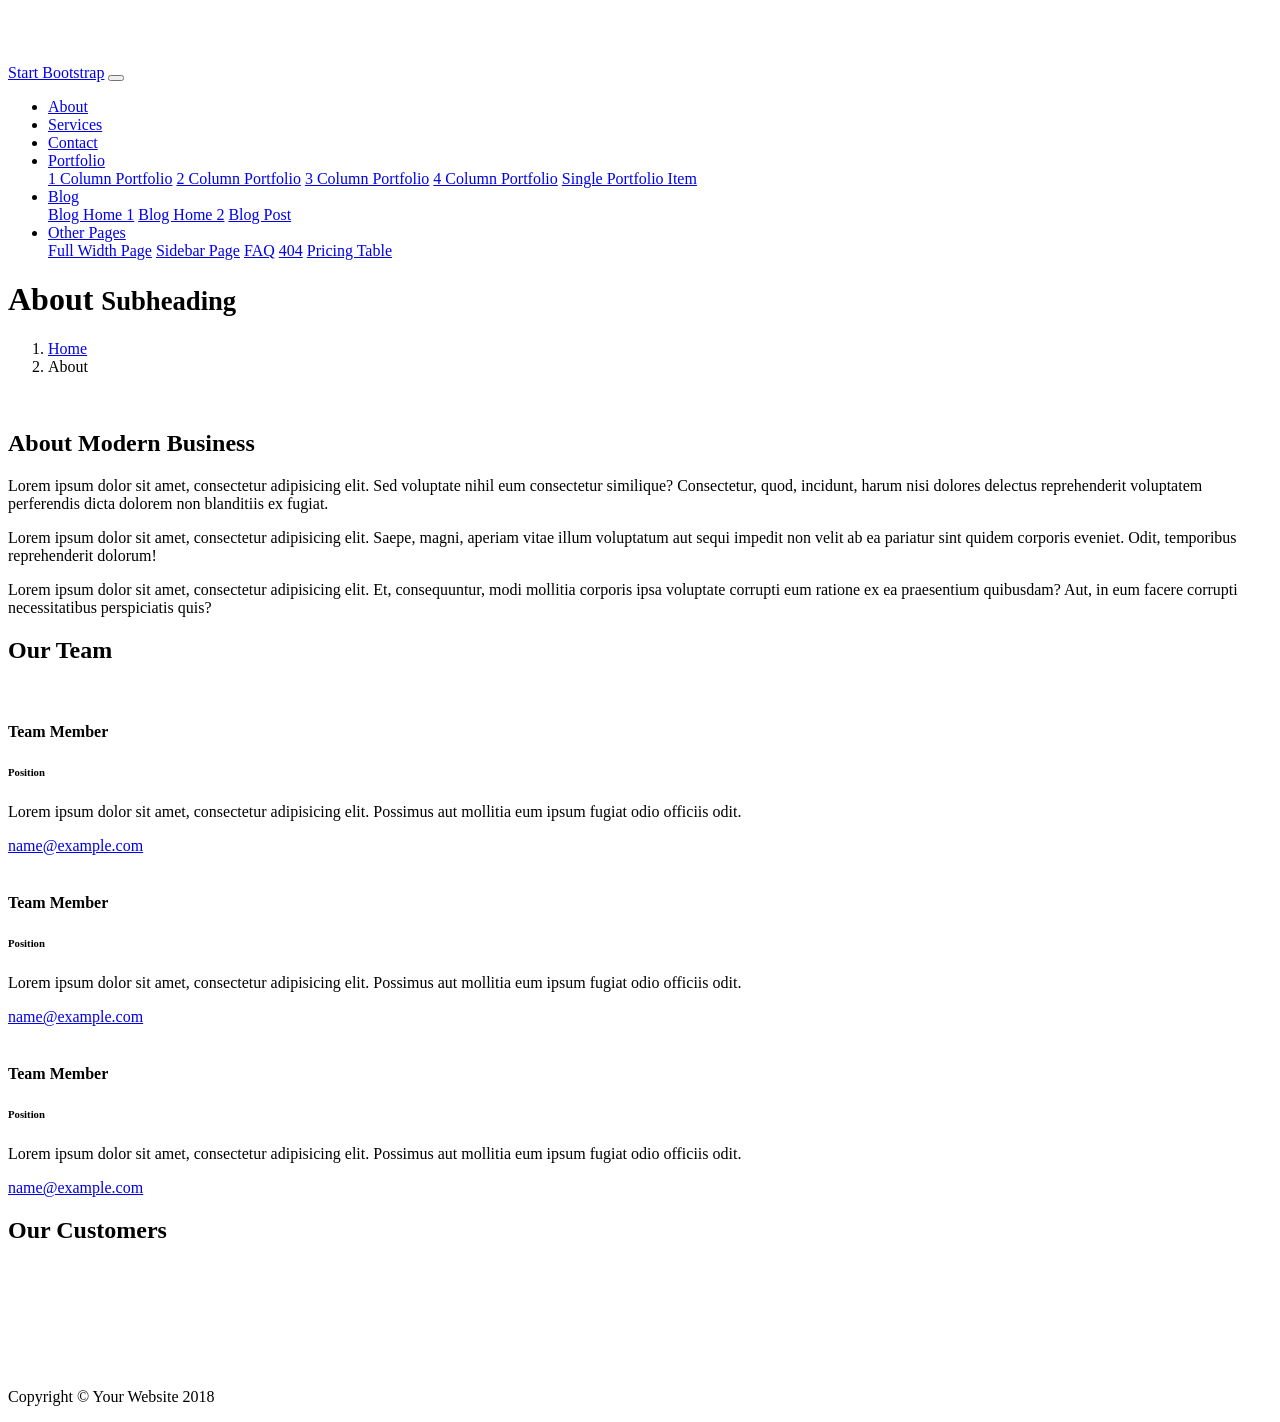
==== about.html @ 07b5e01a "init commit" ====
<!DOCTYPE html>
<html lang="en">

  <head>

    <meta charset="utf-8">
    <meta name="viewport" content="width=device-width, initial-scale=1, shrink-to-fit=no">
    <meta name="description" content="">
    <meta name="author" content="">

    <title>Modern Business - Start Bootstrap Template</title>

    <!-- Bootstrap core CSS -->
    <link href="vendor/bootstrap/css/bootstrap.min.css" rel="stylesheet">

    <!-- Custom styles for this template -->
    <link href="css/modern-business.css" rel="stylesheet">

  </head>

  <body>

    <!-- Navigation -->
    <nav class="navbar fixed-top navbar-expand-lg navbar-dark bg-dark fixed-top">
      <div class="container">
        <a class="navbar-brand" href="index.html">Start Bootstrap</a>
        <button class="navbar-toggler navbar-toggler-right" type="button" data-toggle="collapse" data-target="#navbarResponsive" aria-controls="navbarResponsive" aria-expanded="false" aria-label="Toggle navigation">
          <span class="navbar-toggler-icon"></span>
        </button>
        <div class="collapse navbar-collapse" id="navbarResponsive">
          <ul class="navbar-nav ml-auto">
            <li class="nav-item active">
              <a class="nav-link" href="about.html">About</a>
            </li>
            <li class="nav-item">
              <a class="nav-link" href="services.html">Services</a>
            </li>
            <li class="nav-item">
              <a class="nav-link" href="contact.html">Contact</a>
            </li>
            <li class="nav-item dropdown">
              <a class="nav-link dropdown-toggle" href="#" id="navbarDropdownPortfolio" data-toggle="dropdown" aria-haspopup="true" aria-expanded="false">
                Portfolio
              </a>
              <div class="dropdown-menu dropdown-menu-right" aria-labelledby="navbarDropdownPortfolio">
                <a class="dropdown-item" href="portfolio-1-col.html">1 Column Portfolio</a>
                <a class="dropdown-item" href="portfolio-2-col.html">2 Column Portfolio</a>
                <a class="dropdown-item" href="portfolio-3-col.html">3 Column Portfolio</a>
                <a class="dropdown-item" href="portfolio-4-col.html">4 Column Portfolio</a>
                <a class="dropdown-item" href="portfolio-item.html">Single Portfolio Item</a>
              </div>
            </li>
            <li class="nav-item dropdown">
              <a class="nav-link dropdown-toggle" href="#" id="navbarDropdownBlog" data-toggle="dropdown" aria-haspopup="true" aria-expanded="false">
                Blog
              </a>
              <div class="dropdown-menu dropdown-menu-right" aria-labelledby="navbarDropdownBlog">
                <a class="dropdown-item" href="blog-home-1.html">Blog Home 1</a>
                <a class="dropdown-item" href="blog-home-2.html">Blog Home 2</a>
                <a class="dropdown-item" href="blog-post.html">Blog Post</a>
              </div>
            </li>
            <li class="nav-item dropdown">
              <a class="nav-link dropdown-toggle" href="#" id="navbarDropdownBlog" data-toggle="dropdown" aria-haspopup="true" aria-expanded="false">
                Other Pages
              </a>
              <div class="dropdown-menu dropdown-menu-right" aria-labelledby="navbarDropdownBlog">
                <a class="dropdown-item" href="full-width.html">Full Width Page</a>
                <a class="dropdown-item" href="sidebar.html">Sidebar Page</a>
                <a class="dropdown-item" href="faq.html">FAQ</a>
                <a class="dropdown-item" href="404.html">404</a>
                <a class="dropdown-item" href="pricing.html">Pricing Table</a>
              </div>
            </li>
          </ul>
        </div>
      </div>
    </nav>

    <!-- Page Content -->
    <div class="container">

      <!-- Page Heading/Breadcrumbs -->
      <h1 class="mt-4 mb-3">About
        <small>Subheading</small>
      </h1>

      <ol class="breadcrumb">
        <li class="breadcrumb-item">
          <a href="index.html">Home</a>
        </li>
        <li class="breadcrumb-item active">About</li>
      </ol>

      <!-- Intro Content -->
      <div class="row">
        <div class="col-lg-6">
          <img class="img-fluid rounded mb-4" src="http://placehold.it/750x450" alt="">
        </div>
        <div class="col-lg-6">
          <h2>About Modern Business</h2>
          <p>Lorem ipsum dolor sit amet, consectetur adipisicing elit. Sed voluptate nihil eum consectetur similique? Consectetur, quod, incidunt, harum nisi dolores delectus reprehenderit voluptatem perferendis dicta dolorem non blanditiis ex fugiat.</p>
          <p>Lorem ipsum dolor sit amet, consectetur adipisicing elit. Saepe, magni, aperiam vitae illum voluptatum aut sequi impedit non velit ab ea pariatur sint quidem corporis eveniet. Odit, temporibus reprehenderit dolorum!</p>
          <p>Lorem ipsum dolor sit amet, consectetur adipisicing elit. Et, consequuntur, modi mollitia corporis ipsa voluptate corrupti eum ratione ex ea praesentium quibusdam? Aut, in eum facere corrupti necessitatibus perspiciatis quis?</p>
        </div>
      </div>
      <!-- /.row -->

      <!-- Team Members -->
      <h2>Our Team</h2>

      <div class="row">
        <div class="col-lg-4 mb-4">
          <div class="card h-100 text-center">
            <img class="card-img-top" src="http://placehold.it/750x450" alt="">
            <div class="card-body">
              <h4 class="card-title">Team Member</h4>
              <h6 class="card-subtitle mb-2 text-muted">Position</h6>
              <p class="card-text">Lorem ipsum dolor sit amet, consectetur adipisicing elit. Possimus aut mollitia eum ipsum fugiat odio officiis odit.</p>
            </div>
            <div class="card-footer">
              <a href="#">name@example.com</a>
            </div>
          </div>
        </div>
        <div class="col-lg-4 mb-4">
          <div class="card h-100 text-center">
            <img class="card-img-top" src="http://placehold.it/750x450" alt="">
            <div class="card-body">
              <h4 class="card-title">Team Member</h4>
              <h6 class="card-subtitle mb-2 text-muted">Position</h6>
              <p class="card-text">Lorem ipsum dolor sit amet, consectetur adipisicing elit. Possimus aut mollitia eum ipsum fugiat odio officiis odit.</p>
            </div>
            <div class="card-footer">
              <a href="#">name@example.com</a>
            </div>
          </div>
        </div>
        <div class="col-lg-4 mb-4">
          <div class="card h-100 text-center">
            <img class="card-img-top" src="http://placehold.it/750x450" alt="">
            <div class="card-body">
              <h4 class="card-title">Team Member</h4>
              <h6 class="card-subtitle mb-2 text-muted">Position</h6>
              <p class="card-text">Lorem ipsum dolor sit amet, consectetur adipisicing elit. Possimus aut mollitia eum ipsum fugiat odio officiis odit.</p>
            </div>
            <div class="card-footer">
              <a href="#">name@example.com</a>
            </div>
          </div>
        </div>
      </div>
      <!-- /.row -->

      <!-- Our Customers -->
      <h2>Our Customers</h2>
      <div class="row">
        <div class="col-lg-2 col-sm-4 mb-4">
          <img class="img-fluid" src="http://placehold.it/500x300" alt="">
        </div>
        <div class="col-lg-2 col-sm-4 mb-4">
          <img class="img-fluid" src="http://placehold.it/500x300" alt="">
        </div>
        <div class="col-lg-2 col-sm-4 mb-4">
          <img class="img-fluid" src="http://placehold.it/500x300" alt="">
        </div>
        <div class="col-lg-2 col-sm-4 mb-4">
          <img class="img-fluid" src="http://placehold.it/500x300" alt="">
        </div>
        <div class="col-lg-2 col-sm-4 mb-4">
          <img class="img-fluid" src="http://placehold.it/500x300" alt="">
        </div>
        <div class="col-lg-2 col-sm-4 mb-4">
          <img class="img-fluid" src="http://placehold.it/500x300" alt="">
        </div>
      </div>
      <!-- /.row -->

    </div>
    <!-- /.container -->

    <!-- Footer -->
    <footer class="py-5 bg-dark">
      <div class="container">
        <p class="m-0 text-center text-white">Copyright &copy; Your Website 2018</p>
      </div>
      <!-- /.container -->
    </footer>

    <!-- Bootstrap core JavaScript -->
    <script src="vendor/jquery/jquery.min.js"></script>
    <script src="vendor/bootstrap/js/bootstrap.bundle.min.js"></script>

  </body>

</html>
---- css/modern-business.css ----
/*!
 * Start Bootstrap - Modern Business (https://startbootstrap.com/template-overviews/modern-business)
 * Copyright 2013-2017 Start Bootstrap
 * Licensed under MIT (https://github.com/BlackrockDigital/startbootstrap-logomodern-business-nav/blob/master/LICENSE)
 */

body {
  padding-top: 54px;
}

@media (min-width: 992px) {
  body {
    padding-top: 56px;
  }
}

.carousel-item-first {
  height: 65vh;
  min-height: 300px;
  background: no-repeat center center scroll;
  -webkit-background-size: cover;
  -moz-background-size: cover;
  -o-background-size: contain;
  background-size: contain;
}
.carousel-item {
  height: 65vh;
  min-height: 300px;
  background: no-repeat center center scroll;
  -webkit-background-size: cover;
  -moz-background-size: cover;
  -o-background-size: cover;
  background-size: coverco;
}
.portfolio-item {
  margin-bottom: 30px;
}
h3.first{
    color:white;
    font-size: 800px
    font-weight: bold;
}
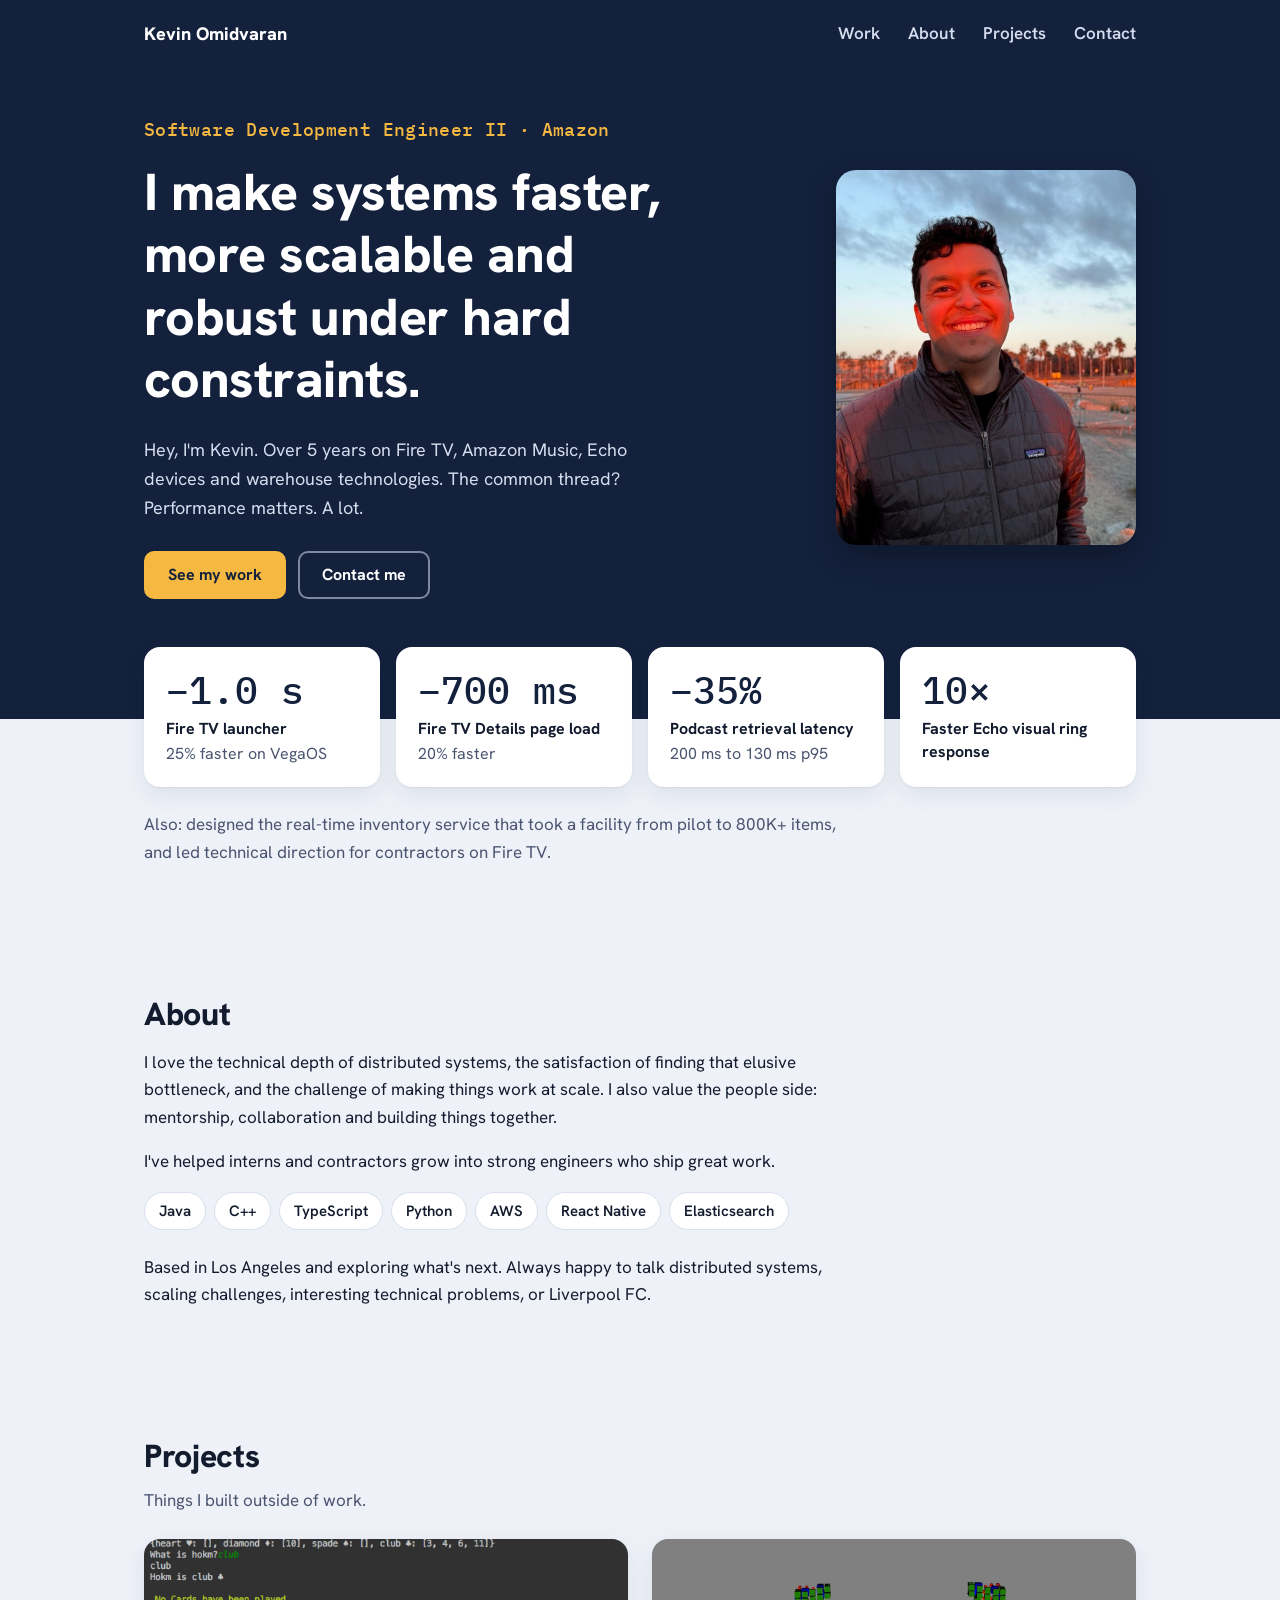
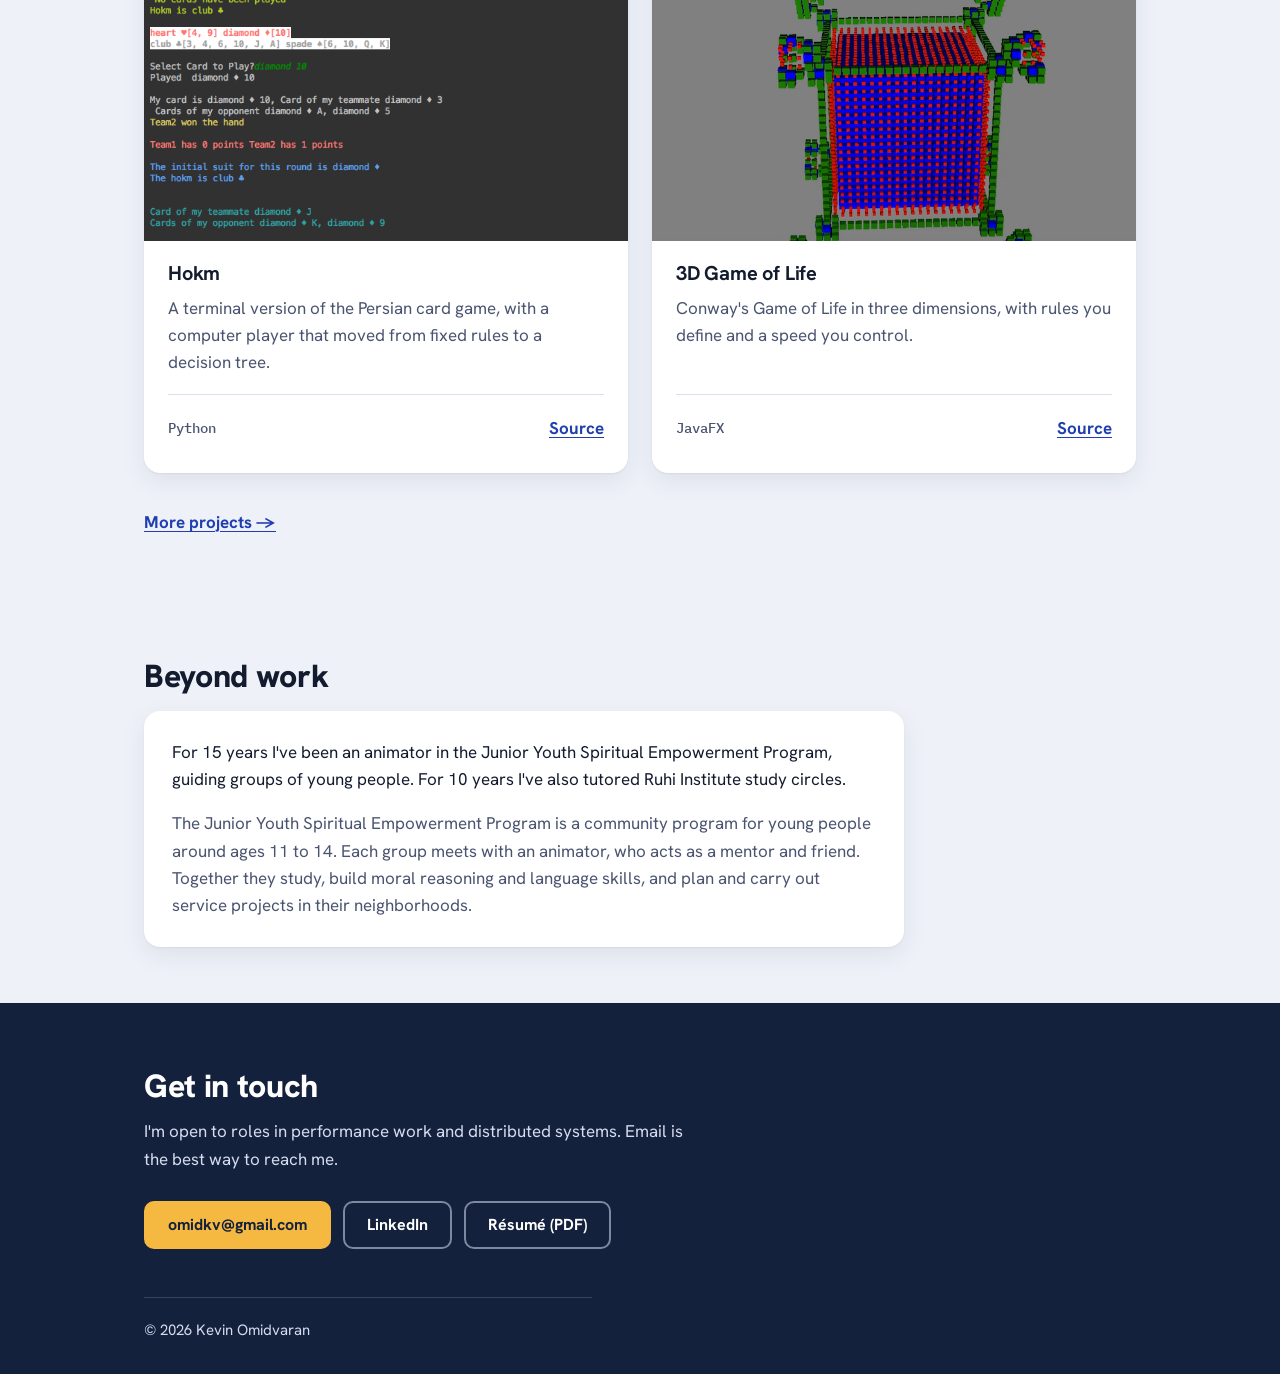
==== commit 2e27a4d6: "Redesign site as plain static HTML + CSS Replace the 2018 Bootstrap template with two hand-written p" ====
--- a/about.html
+++ b/about.html
@@ -1,196 +1,14 @@
-<!DOCTYPE html>
+<!doctype html>
 <html lang="en">
-
-  <head>
-
-    <meta charset="utf-8">
-    <meta name="viewport" content="width=device-width, initial-scale=1, shrink-to-fit=no">
-    <meta name="description" content="">
-    <meta name="author" content="">
-
-    <title>Modern Business - Start Bootstrap Template</title>
-
-    <!-- Bootstrap core CSS -->
-    <link href="vendor/bootstrap/css/bootstrap.min.css" rel="stylesheet">
-
-    <!-- Custom styles for this template -->
-    <link href="css/modern-business.css" rel="stylesheet">
-
-  </head>
-
-  <body>
-
-    <!-- Navigation -->
-    <nav class="navbar fixed-top navbar-expand-lg navbar-dark bg-dark fixed-top">
-      <div class="container">
-        <a class="navbar-brand" href="index.html">Start Bootstrap</a>
-        <button class="navbar-toggler navbar-toggler-right" type="button" data-toggle="collapse" data-target="#navbarResponsive" aria-controls="navbarResponsive" aria-expanded="false" aria-label="Toggle navigation">
-          <span class="navbar-toggler-icon"></span>
-        </button>
-        <div class="collapse navbar-collapse" id="navbarResponsive">
-          <ul class="navbar-nav ml-auto">
-            <li class="nav-item active">
-              <a class="nav-link" href="about.html">About</a>
-            </li>
-            <li class="nav-item">
-              <a class="nav-link" href="services.html">Services</a>
-            </li>
-            <li class="nav-item">
-              <a class="nav-link" href="contact.html">Contact</a>
-            </li>
-            <li class="nav-item dropdown">
-              <a class="nav-link dropdown-toggle" href="#" id="navbarDropdownPortfolio" data-toggle="dropdown" aria-haspopup="true" aria-expanded="false">
-                Portfolio
-              </a>
-              <div class="dropdown-menu dropdown-menu-right" aria-labelledby="navbarDropdownPortfolio">
-                <a class="dropdown-item" href="portfolio-1-col.html">1 Column Portfolio</a>
-                <a class="dropdown-item" href="portfolio-2-col.html">2 Column Portfolio</a>
-                <a class="dropdown-item" href="portfolio-3-col.html">3 Column Portfolio</a>
-                <a class="dropdown-item" href="portfolio-4-col.html">4 Column Portfolio</a>
-                <a class="dropdown-item" href="portfolio-item.html">Single Portfolio Item</a>
-              </div>
-            </li>
-            <li class="nav-item dropdown">
-              <a class="nav-link dropdown-toggle" href="#" id="navbarDropdownBlog" data-toggle="dropdown" aria-haspopup="true" aria-expanded="false">
-                Blog
-              </a>
-              <div class="dropdown-menu dropdown-menu-right" aria-labelledby="navbarDropdownBlog">
-                <a class="dropdown-item" href="blog-home-1.html">Blog Home 1</a>
-                <a class="dropdown-item" href="blog-home-2.html">Blog Home 2</a>
-                <a class="dropdown-item" href="blog-post.html">Blog Post</a>
-              </div>
-            </li>
-            <li class="nav-item dropdown">
-              <a class="nav-link dropdown-toggle" href="#" id="navbarDropdownBlog" data-toggle="dropdown" aria-haspopup="true" aria-expanded="false">
-                Other Pages
-              </a>
-              <div class="dropdown-menu dropdown-menu-right" aria-labelledby="navbarDropdownBlog">
-                <a class="dropdown-item" href="full-width.html">Full Width Page</a>
-                <a class="dropdown-item" href="sidebar.html">Sidebar Page</a>
-                <a class="dropdown-item" href="faq.html">FAQ</a>
-                <a class="dropdown-item" href="404.html">404</a>
-                <a class="dropdown-item" href="pricing.html">Pricing Table</a>
-              </div>
-            </li>
-          </ul>
-        </div>
-      </div>
-    </nav>
-
-    <!-- Page Content -->
-    <div class="container">
-
-      <!-- Page Heading/Breadcrumbs -->
-      <h1 class="mt-4 mb-3">About
-        <small>Subheading</small>
-      </h1>
-
-      <ol class="breadcrumb">
-        <li class="breadcrumb-item">
-          <a href="index.html">Home</a>
-        </li>
-        <li class="breadcrumb-item active">About</li>
-      </ol>
-
-      <!-- Intro Content -->
-      <div class="row">
-        <div class="col-lg-6">
-          <img class="img-fluid rounded mb-4" src="http://placehold.it/750x450" alt="">
-        </div>
-        <div class="col-lg-6">
-          <h2>About Modern Business</h2>
-          <p>Lorem ipsum dolor sit amet, consectetur adipisicing elit. Sed voluptate nihil eum consectetur similique? Consectetur, quod, incidunt, harum nisi dolores delectus reprehenderit voluptatem perferendis dicta dolorem non blanditiis ex fugiat.</p>
-          <p>Lorem ipsum dolor sit amet, consectetur adipisicing elit. Saepe, magni, aperiam vitae illum voluptatum aut sequi impedit non velit ab ea pariatur sint quidem corporis eveniet. Odit, temporibus reprehenderit dolorum!</p>
-          <p>Lorem ipsum dolor sit amet, consectetur adipisicing elit. Et, consequuntur, modi mollitia corporis ipsa voluptate corrupti eum ratione ex ea praesentium quibusdam? Aut, in eum facere corrupti necessitatibus perspiciatis quis?</p>
-        </div>
-      </div>
-      <!-- /.row -->
-
-      <!-- Team Members -->
-      <h2>Our Team</h2>
-
-      <div class="row">
-        <div class="col-lg-4 mb-4">
-          <div class="card h-100 text-center">
-            <img class="card-img-top" src="http://placehold.it/750x450" alt="">
-            <div class="card-body">
-              <h4 class="card-title">Team Member</h4>
-              <h6 class="card-subtitle mb-2 text-muted">Position</h6>
-              <p class="card-text">Lorem ipsum dolor sit amet, consectetur adipisicing elit. Possimus aut mollitia eum ipsum fugiat odio officiis odit.</p>
-            </div>
-            <div class="card-footer">
-              <a href="#">name@example.com</a>
-            </div>
-          </div>
-        </div>
-        <div class="col-lg-4 mb-4">
-          <div class="card h-100 text-center">
-            <img class="card-img-top" src="http://placehold.it/750x450" alt="">
-            <div class="card-body">
-              <h4 class="card-title">Team Member</h4>
-              <h6 class="card-subtitle mb-2 text-muted">Position</h6>
-              <p class="card-text">Lorem ipsum dolor sit amet, consectetur adipisicing elit. Possimus aut mollitia eum ipsum fugiat odio officiis odit.</p>
-            </div>
-            <div class="card-footer">
-              <a href="#">name@example.com</a>
-            </div>
-          </div>
-        </div>
-        <div class="col-lg-4 mb-4">
-          <div class="card h-100 text-center">
-            <img class="card-img-top" src="http://placehold.it/750x450" alt="">
-            <div class="card-body">
-              <h4 class="card-title">Team Member</h4>
-              <h6 class="card-subtitle mb-2 text-muted">Position</h6>
-              <p class="card-text">Lorem ipsum dolor sit amet, consectetur adipisicing elit. Possimus aut mollitia eum ipsum fugiat odio officiis odit.</p>
-            </div>
-            <div class="card-footer">
-              <a href="#">name@example.com</a>
-            </div>
-          </div>
-        </div>
-      </div>
-      <!-- /.row -->
-
-      <!-- Our Customers -->
-      <h2>Our Customers</h2>
-      <div class="row">
-        <div class="col-lg-2 col-sm-4 mb-4">
-          <img class="img-fluid" src="http://placehold.it/500x300" alt="">
-        </div>
-        <div class="col-lg-2 col-sm-4 mb-4">
-          <img class="img-fluid" src="http://placehold.it/500x300" alt="">
-        </div>
-        <div class="col-lg-2 col-sm-4 mb-4">
-          <img class="img-fluid" src="http://placehold.it/500x300" alt="">
-        </div>
-        <div class="col-lg-2 col-sm-4 mb-4">
-          <img class="img-fluid" src="http://placehold.it/500x300" alt="">
-        </div>
-        <div class="col-lg-2 col-sm-4 mb-4">
-          <img class="img-fluid" src="http://placehold.it/500x300" alt="">
-        </div>
-        <div class="col-lg-2 col-sm-4 mb-4">
-          <img class="img-fluid" src="http://placehold.it/500x300" alt="">
-        </div>
-      </div>
-      <!-- /.row -->
-
-    </div>
-    <!-- /.container -->
-
-    <!-- Footer -->
-    <footer class="py-5 bg-dark">
-      <div class="container">
-        <p class="m-0 text-center text-white">Copyright &copy; Your Website 2018</p>
-      </div>
-      <!-- /.container -->
-    </footer>
-
-    <!-- Bootstrap core JavaScript -->
-    <script src="vendor/jquery/jquery.min.js"></script>
-    <script src="vendor/bootstrap/js/bootstrap.bundle.min.js"></script>
-
-  </body>
-
+<head>
+  <meta charset="utf-8">
+  <title>Moved | Kevin Omidvaran</title>
+  <meta name="robots" content="noindex">
+  <link rel="canonical" href="https://kevinomidvaran.com/">
+  <meta http-equiv="refresh" content="0; url=./#about">
+</head>
+<body>
+  <!-- Old URL kept so existing links keep working. -->
+  <p>This page has moved to <a href="./#about">kevinomidvaran.com</a>.</p>
+</body>
 </html>
